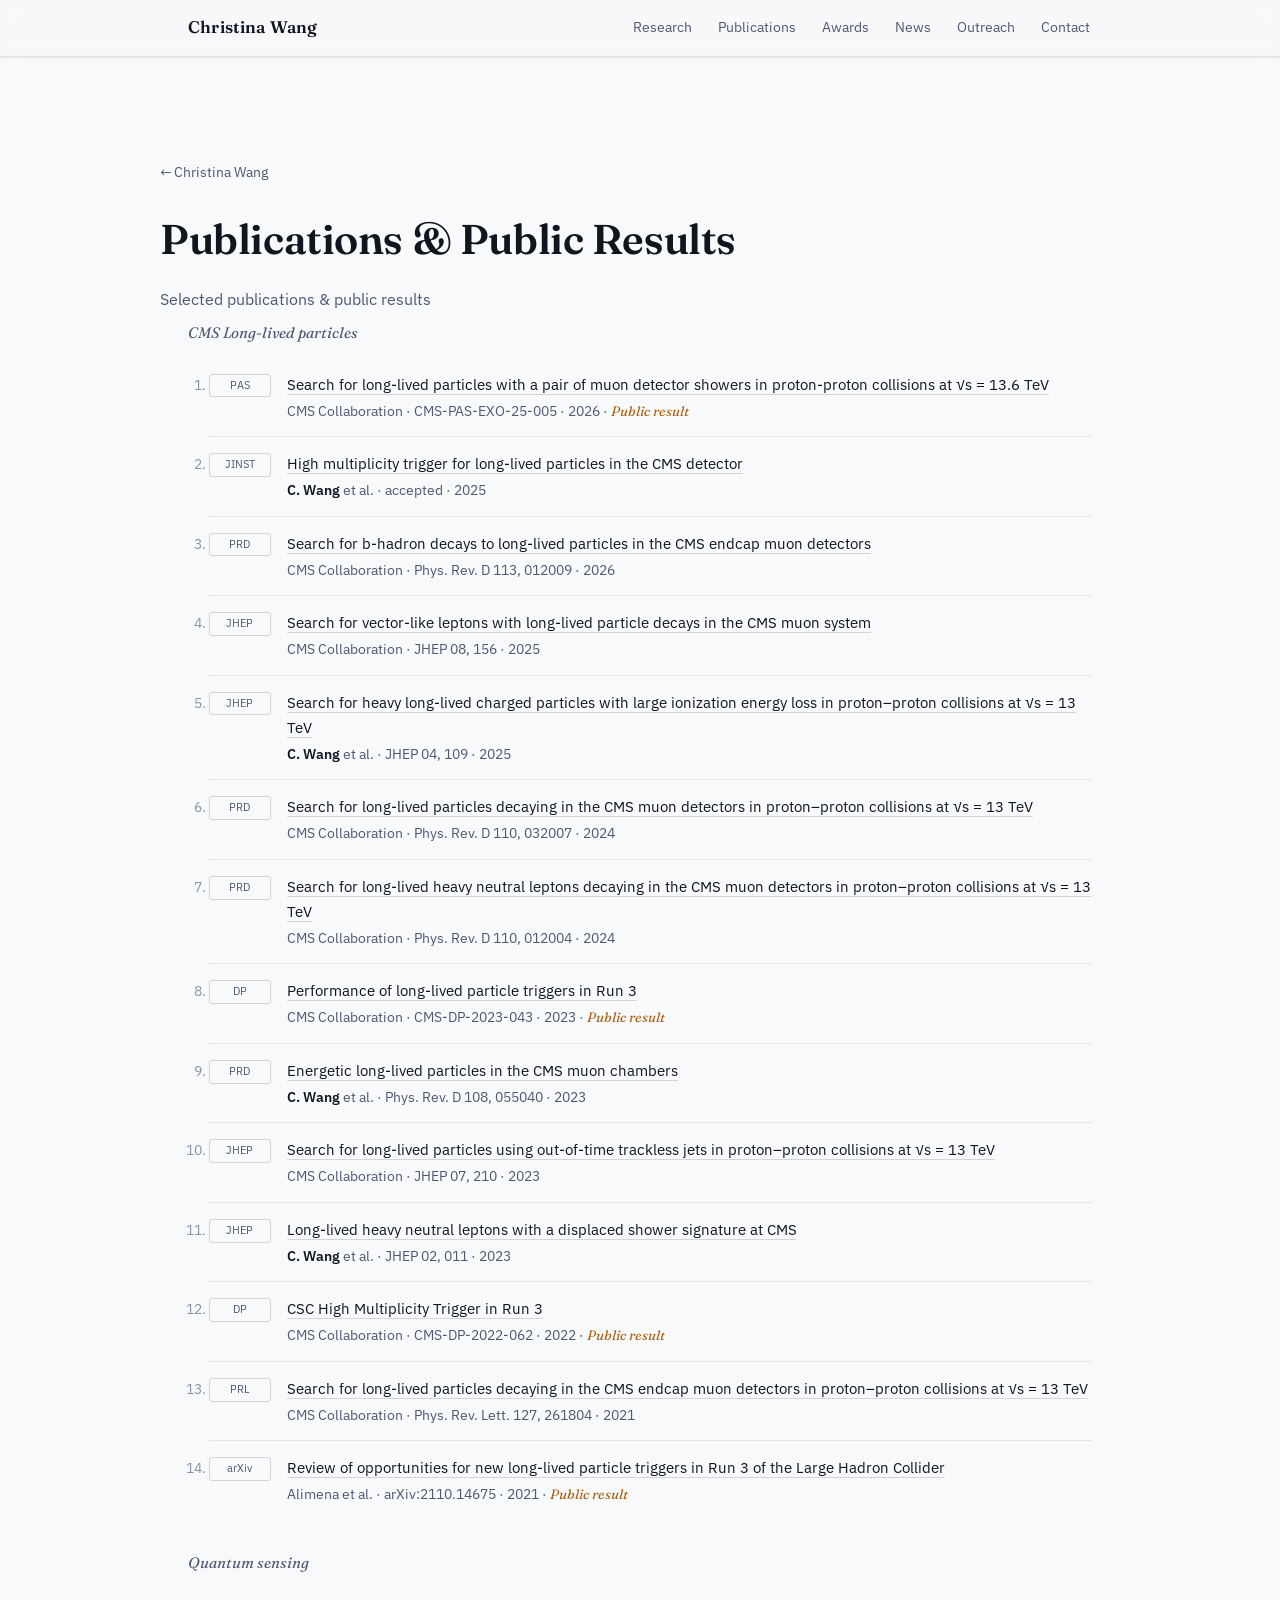
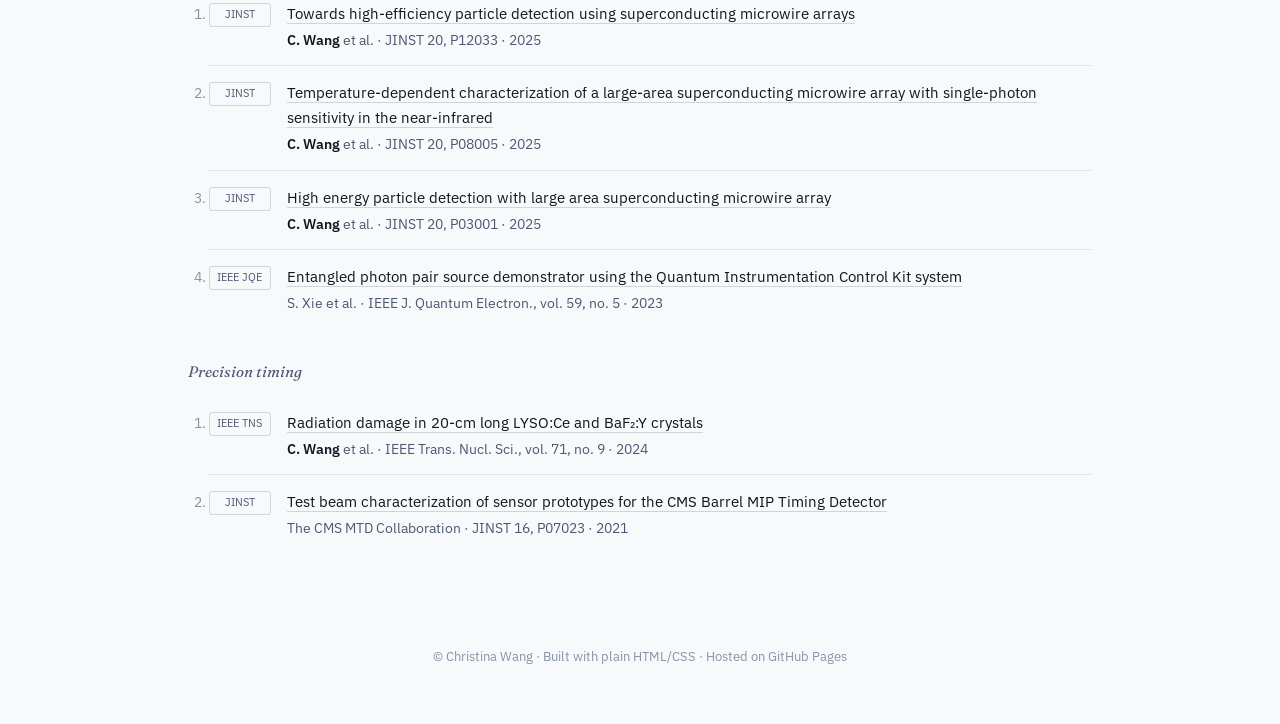
==== publications.html @ 4848c6b8 "update" ====
<!DOCTYPE html>
<html lang="en">
<head>
<meta charset="UTF-8">
<meta name="viewport" content="width=device-width, initial-scale=1.0">
<title>Publications — Christina Wang</title>
<meta name="description" content="Publications by Christina Wang, organized by research area: CMS long-lived particles, quantum sensing, precision timing, and axion & dark matter.">
<link rel="preconnect" href="https://fonts.googleapis.com">
<link rel="preconnect" href="https://fonts.gstatic.com" crossorigin>
<link href="https://fonts.googleapis.com/css2?family=Fraunces:opsz,wght,ital@9..144,400..600,0..1&family=IBM+Plex+Sans:wght@400;500;600&family=IBM+Plex+Mono:wght@400;500&display=swap" rel="stylesheet">
<link rel="stylesheet" href="style.css">
</head>
<body>

<nav>
  <div class="nav-inner">
    <a class="nav-mark" href="index.html">Christina Wang</a>
    <div class="nav-links">
      <a href="index.html#research">Research</a>
      <a href="publications.html">Publications</a>
      <a href="index.html#awards">Awards</a>
      <a href="index.html#news">News</a>
      <a href="index.html#outreach">Outreach</a>
      <a href="index.html#contact">Contact</a>
    </div>
  </div>
</nav>

<section id="publications">
  <div class="wrap page-head">
    <a class="back-link" href="index.html">&larr; Christina Wang</a>
    <h1>Publications & Public Results</h1>
    <p>Selected publications & public results</p>
  </div>
  <div class="wrap">

    <p class="subhead">CMS Long-lived particles</p>
    <ol class="pub-list">
  
      <li class="pub">
        <span class="pub-badge">PAS</span>
        <div class="pub-body">
          <p class="pub-title"><a href="https://cds.cern.ch/record/2965823/files/EXO-25-005-pas.pdf" target="_blank" rel="noopener">Search for long-lived particles with a pair of muon detector showers in proton-proton collisions at √s = 13.6 TeV</a></p>
          <p class="pub-venue">CMS Collaboration · CMS-PAS-EXO-25-005 · 2026 · <span class="pub-flag">Public result</span></p>
        </div>
      </li>
      <li class="pub">
        <span class="pub-badge">JINST</span>
        <div class="pub-body">
          <p class="pub-title"><a href="https://arxiv.org/pdf/2606.27165" target="_blank" rel="noopener">High multiplicity trigger for long-lived particles in the CMS detector</a></p>
          <p class="pub-venue"><strong>C. Wang</strong> et al. · accepted · 2025</p>
        </div>
      </li>
          <li class="pub">
        <span class="pub-badge">PRD</span>
        <div class="pub-body">
          <p class="pub-title"><a href="https://journals.aps.org/prd/abstract/10.1103/7ldn-snzn" target="_blank" rel="noopener">Search for b-hadron decays to long-lived particles in the CMS endcap muon detectors</a></p>
          <p class="pub-venue">CMS Collaboration · Phys. Rev. D 113, 012009 · 2026</p>
        </div>
      </li>
      <li class="pub">
        <span class="pub-badge">JHEP</span>
        <div class="pub-body">
          <p class="pub-title"><a href="https://link.springer.com/article/10.1007/JHEP08(2025)156" target="_blank" rel="noopener">Search for vector-like leptons with long-lived particle decays in the CMS muon system</a></p>
          <p class="pub-venue">CMS Collaboration · JHEP 08, 156 · 2025</p>
        </div>
      </li>
      <li class="pub">
        <span class="pub-badge">JHEP</span>
        <div class="pub-body">
          <p class="pub-title"><a href="https://link.springer.com/article/10.1007/JHEP04(2025)109" target="_blank" rel="noopener">Search for heavy long-lived charged particles with large ionization energy loss in proton–proton collisions at √s = 13 TeV</a></p>
          <p class="pub-venue"><strong>C. Wang</strong> et al. · JHEP 04, 109 · 2025</p>
        </div>
      </li>
      <li class="pub">
        <span class="pub-badge">PRD</span>
        <div class="pub-body">
          <p class="pub-title"><a href="https://journals.aps.org/prd/abstract/10.1103/PhysRevD.110.032007" target="_blank" rel="noopener">Search for long-lived particles decaying in the CMS muon detectors in proton–proton collisions at √s = 13 TeV</a></p>
          <p class="pub-venue">CMS Collaboration · Phys. Rev. D 110, 032007 · 2024</p>
        </div>
      </li>
      <li class="pub">
        <span class="pub-badge">PRD</span>
        <div class="pub-body">
          <p class="pub-title"><a href="https://journals.aps.org/prd/abstract/10.1103/PhysRevD.110.012004" target="_blank" rel="noopener">Search for long-lived heavy neutral leptons decaying in the CMS muon detectors in proton–proton collisions at √s = 13 TeV</a></p>
          <p class="pub-venue">CMS Collaboration · Phys. Rev. D 110, 012004 · 2024</p>
        </div>
      </li>
      <li class="pub">
        <span class="pub-badge">DP</span>
        <div class="pub-body">
          <p class="pub-title"><a href="https://cds.cern.ch/record/2865844" target="_blank" rel="noopener">Performance of long-lived particle triggers in Run 3</a></p>
          <p class="pub-venue">CMS Collaboration · CMS-DP-2023-043 · 2023 · <span class="pub-flag">Public result</span></p>
        </div>
      </li>
      <li class="pub">
        <span class="pub-badge">PRD</span>
        <div class="pub-body">
          <p class="pub-title"><a href="https://journals.aps.org/prd/abstract/10.1103/PhysRevD.108.055040" target="_blank" rel="noopener">Energetic long-lived particles in the CMS muon chambers</a></p>
          <p class="pub-venue"><strong>C. Wang</strong> et al. · Phys. Rev. D 108, 055040 · 2023</p>
        </div>
      </li>
      <li class="pub">
        <span class="pub-badge">JHEP</span>
        <div class="pub-body">
          <p class="pub-title"><a href="https://link.springer.com/article/10.1007/jhep07(2023)210" target="_blank" rel="noopener">Search for long-lived particles using out-of-time trackless jets in proton–proton collisions at √s = 13 TeV</a></p>
          <p class="pub-venue">CMS Collaboration · JHEP 07, 210 · 2023</p>
        </div>
      </li>
      <li class="pub">
        <span class="pub-badge">JHEP</span>
        <div class="pub-body">
          <p class="pub-title"><a href="https://link.springer.com/article/10.1007/JHEP02(2023)011" target="_blank" rel="noopener">Long-lived heavy neutral leptons with a displaced shower signature at CMS</a></p>
          <p class="pub-venue"><strong>C. Wang</strong> et al. · JHEP 02, 011 · 2023</p>
        </div>
      </li>
      <li class="pub">
        <span class="pub-badge">DP</span>
        <div class="pub-body">
          <p class="pub-title"><a href="https://cds.cern.ch/record/2842376" target="_blank" rel="noopener">CSC High Multiplicity Trigger in Run 3</a></p>
          <p class="pub-venue">CMS Collaboration · CMS-DP-2022-062 · 2022 · <span class="pub-flag">Public result</span></p>
        </div>
      </li>
      <li class="pub">
        <span class="pub-badge">PRL</span>
        <div class="pub-body">
          <p class="pub-title"><a href="https://journals.aps.org/prl/abstract/10.1103/PhysRevLett.127.261804" target="_blank" rel="noopener">Search for long-lived particles decaying in the CMS endcap muon detectors in proton–proton collisions at √s = 13 TeV</a></p>
          <p class="pub-venue">CMS Collaboration · Phys. Rev. Lett. 127, 261804 · 2021</p>
        </div>
      </li>
      <li class="pub">
        <span class="pub-badge">arXiv</span>
        <div class="pub-body">
          <p class="pub-title"><a href="https://arxiv.org/abs/2110.14675" target="_blank" rel="noopener">Review of opportunities for new long-lived particle triggers in Run 3 of the Large Hadron Collider</a></p>
          <p class="pub-venue">Alimena et al. · arXiv:2110.14675 · 2021 · <span class="pub-flag">Public result</span></p>
        </div>
      </li>
    </ol>

    <p class="subhead">Quantum sensing</p>
    <ol class="pub-list">
      <li class="pub">
        <span class="pub-badge">JINST</span>
        <div class="pub-body">
          <p class="pub-title"><a href="https://iopscience.iop.org/article/10.1088/1748-0221/20/12/P12033" target="_blank" rel="noopener">Towards high-efficiency particle detection using superconducting microwire arrays</a></p>
          <p class="pub-venue"><strong>C. Wang</strong> et al. · JINST 20, P12033 · 2025</p>
        </div>
      </li>
      <li class="pub">
        <span class="pub-badge">JINST</span>
        <div class="pub-body">
          <p class="pub-title"><a href="https://iopscience.iop.org/article/10.1088/1748-0221/20/08/P08005" target="_blank" rel="noopener">Temperature-dependent characterization of a large-area superconducting microwire array with single-photon sensitivity in the near-infrared</a></p>
          <p class="pub-venue"><strong>C. Wang</strong> et al. · JINST 20, P08005 · 2025</p>
        </div>
      </li>
      <li class="pub">
        <span class="pub-badge">JINST</span>
        <div class="pub-body">
          <p class="pub-title"><a href="https://iopscience.iop.org/article/10.1088/1748-0221/20/03/P03001" target="_blank" rel="noopener">High energy particle detection with large area superconducting microwire array</a></p>
          <p class="pub-venue"><strong>C. Wang</strong> et al. · JINST 20, P03001 · 2025</p>
        </div>
      </li>
      <li class="pub">
        <span class="pub-badge">IEEE JQE</span>
        <div class="pub-body">
          <p class="pub-title"><a href="https://ieeexplore.ieee.org/document/10210409" target="_blank" rel="noopener">Entangled photon pair source demonstrator using the Quantum Instrumentation Control Kit system</a></p>
          <p class="pub-venue">S. Xie et al. · IEEE J. Quantum Electron., vol. 59, no. 5 · 2023</p>
        </div>
      </li>
    </ol>

    <p class="subhead">Precision timing</p>
    <ol class="pub-list">
      <li class="pub">
        <span class="pub-badge">IEEE TNS</span>
        <div class="pub-body">
          <p class="pub-title"><a href="https://ieeexplore.ieee.org/document/10613926" target="_blank" rel="noopener">Radiation damage in 20-cm long LYSO:Ce and BaF₂:Y crystals</a></p>
          <p class="pub-venue"><strong>C. Wang</strong> et al. · IEEE Trans. Nucl. Sci., vol. 71, no. 9 · 2024</p>
        </div>
      </li>
      <li class="pub">
        <span class="pub-badge">JINST</span>
        <div class="pub-body">
          <p class="pub-title"><a href="https://iopscience.iop.org/article/10.1088/1748-0221/16/07/P07023" target="_blank" rel="noopener">Test beam characterization of sensor prototypes for the CMS Barrel MIP Timing Detector</a></p>
          <p class="pub-venue">The CMS MTD Collaboration · JINST 16, P07023 · 2021</p>
        </div>
      </li>
    </ol>

  
  </div>
</section>

<footer>
  © Christina Wang · Built with plain HTML/CSS · Hosted on GitHub Pages
</footer>

</body>
</html>
---- style.css ----
/* Christina Wang — site styles */
  :root{
    --bg: #f8f9fb;
    --bg-1: #eef1f6;
    --card: #ffffff;
    --card-2: #eef1f6;
    --line: rgba(16, 24, 40, 0.09);
    --line-strong: rgba(16, 24, 40, 0.16);
    --text: #10151f;
    --text-muted: #4e5872;
    --text-faint: #8892a6;
    --cherenkov: #0f7ea3;
    --cherenkov-soft: rgba(15, 126, 163, 0.09);
    --scint: #a8600e;
    --track: #9aa4b8;
    --max-w: 960px;
    --pad: 28px;
  }

  *{ box-sizing: border-box; }

  html{ scroll-behavior: smooth; }

  @media (prefers-reduced-motion: reduce){
    html{ scroll-behavior: auto; }
    *{ transition: none !important; animation: none !important; }
  }

  body{
    margin: 0;
    background: var(--bg);
    color: var(--text);
    font-family: "IBM Plex Sans", -apple-system, sans-serif;
    font-size: 16px;
    line-height: 1.65;
    -webkit-font-smoothing: antialiased;
  }

  a{ color: inherit; }

  .wrap{
    max-width: var(--max-w);
    margin: 0 auto;
    padding: 0 var(--pad);
  }

  /* ---------- Nav ---------- */

  nav{
    position: sticky;
    top: 0;
    z-index: 50;
    background: rgba(248, 249, 251, 0.86);
    backdrop-filter: blur(10px);
    border-bottom: 1px solid var(--line);
  }

  .nav-inner{
    max-width: var(--max-w);
    margin: 0 auto;
    padding: 0 var(--pad);
    display: flex;
    align-items: center;
    justify-content: space-between;
    height: 56px;
  }

  .nav-mark{
    font-family: "Fraunces", serif;
    font-weight: 600;
    font-size: 1.05rem;
    letter-spacing: 0.01em;
    color: var(--text);
    text-decoration: none;
    flex-shrink: 0;
  }

  .nav-links{
    display: flex;
    gap: 22px;
    overflow-x: auto;
    scrollbar-width: none;
    margin-left: 24px;
  }
  .nav-links::-webkit-scrollbar{ display: none; }

  .nav-links a{
    font-size: 0.88rem;
    color: var(--text-muted);
    text-decoration: none;
    white-space: nowrap;
    padding: 4px 2px;
    border-bottom: 1px solid transparent;
  }
  .nav-links a:hover, .nav-links a:focus-visible{
    color: var(--text);
    border-bottom-color: var(--cherenkov);
  }

  a:focus-visible, button:focus-visible{
    outline: 2px solid var(--cherenkov);
    outline-offset: 3px;
  }

  /* ---------- Hero ---------- */

  header.hero{
    padding: 76px 0 56px;
    position: relative;
    overflow: hidden;
  }

  .hero-grid{
    display: grid;
    grid-template-columns: 1.1fr 0.9fr;
    gap: 32px;
    align-items: center;
  }

  h1.name{
    font-family: "Fraunces", serif;
    font-weight: 600;
    font-size: clamp(2.3rem, 5vw, 3.1rem);
    line-height: 1.08;
    margin: 0 0 6px;
    letter-spacing: -0.01em;
  }

  .role{
    font-size: 1.05rem;
    color: var(--text-muted);
    margin: 0 0 20px;
  }
  .role strong{ color: var(--text); font-weight: 500; }

  .tagline{
    font-size: 1.02rem;
    color: var(--text);
    max-width: 62ch;
    margin: 0 0 16px;
  }
  .tagline:last-of-type{ margin-bottom: 26px; }
  .tagline a{ color: var(--cherenkov); text-decoration: none; border-bottom: 1px solid rgba(15,126,163,0.35); }
  .tagline a:hover, .tagline a:focus-visible{ border-bottom-color: var(--cherenkov); }

  .hero-actions{
    display: flex;
    gap: 12px;
    flex-wrap: wrap;
  }

  .btn{
    display: inline-flex;
    align-items: center;
    gap: 8px;
    padding: 10px 18px;
    border-radius: 3px;
    font-size: 0.92rem;
    text-decoration: none;
    border: 1px solid var(--line-strong);
    transition: border-color 0.15s ease, background 0.15s ease;
  }
  .btn-primary{
    background: var(--cherenkov-soft);
    border-color: rgba(15, 126, 163, 0.35);
    color: var(--text);
  }
  .btn-primary:hover{ background: rgba(15, 126, 163, 0.18); border-color: var(--cherenkov); }
  .btn-ghost{ color: var(--text-muted); }
  .btn-ghost:hover{ color: var(--text); border-color: var(--line-strong); background: var(--card); }

  .hero-art{
    aspect-ratio: 1 / 1;
    display: flex;
    align-items: center;
    justify-content: center;
  }
  .hero-art svg{ width: 100%; height: 100%; }

  @media (max-width: 680px){
    .hero-grid{ grid-template-columns: 1fr; }
    .hero-art{ order: -1; max-width: 220px; margin: 0 auto 8px; }
  }

  /* ---------- Sections ---------- */

  section{
    padding: 52px 0;
    border-top: 1px solid var(--line);
  }

  .section-head{
    display: flex;
    align-items: baseline;
    justify-content: space-between;
    gap: 16px;
    margin-bottom: 28px;
  }

  h2{
    font-family: "Fraunces", serif;
    font-weight: 600;
    font-size: 1.5rem;
    margin: 0;
    letter-spacing: -0.005em;
  }

  .section-note{
    font-size: 0.86rem;
    color: var(--text-faint);
    margin: 0;
  }
  .section-note a{ color: var(--cherenkov); text-decoration: none; border-bottom: 1px solid rgba(15,126,163,0.35); }
  .section-note a:hover, .section-note a:focus-visible{ border-bottom-color: var(--cherenkov); }

  p{ color: var(--text-muted); margin: 0 0 14px; }
  p:last-child{ margin-bottom: 0; }

  /* Research cards */

  .card-grid{
    display: grid;
    grid-template-columns: repeat(2, 1fr);
    gap: 1px;
    background: var(--line);
    border: 1px solid var(--line);
  }
  @media (max-width: 620px){ .card-grid{ grid-template-columns: 1fr; } }

  .card{
    background: var(--card);
    padding: 22px 22px 24px;
  }

  .card h3{
    font-family: "Fraunces", serif;
    font-style: italic;
    font-weight: 600;
    font-size: 1.3rem;
    color: var(--cherenkov);
    letter-spacing: -0.005em;
    margin: 0 0 8px;
  }

  .card p{ font-size: 0.92rem; margin: 0; }

  /* Publications */

  .pub-list{
    list-style: decimal;
    margin: 0 0 8px;
    padding-left: 1.3em;
  }
  .pub-list::marker{ color: var(--text-faint); }
  .pub-list li::marker{ color: var(--text-faint); font-size: 0.85rem; }

  .pub{
    padding: 14px 0;
    border-bottom: 1px solid var(--line);
  }
  .pub::after{ content: ""; display: table; clear: both; }
  .pub:last-child{ border-bottom: none; }

  .pub-badge{
    float: left;
    width: 62px;
    font-size: 0.68rem;
    color: var(--text-muted);
    border: 1px solid var(--line-strong);
    border-radius: 3px;
    padding: 2px 0;
    text-align: center;
    margin-top: 2px;
  }

  .pub-body{ margin-left: 78px; }
  .pub-title{ color: var(--text); font-size: 0.95rem; margin: 0 0 3px; }
  .pub-title a{ color: inherit; text-decoration: none; border-bottom: 1px solid var(--line-strong); }
  .pub-title a:hover, .pub-title a:focus-visible{ color: var(--cherenkov); border-bottom-color: var(--cherenkov); }
  .pub-venue{ color: var(--text-muted); font-size: 0.85rem; }
  .pub-venue strong{ color: var(--text); font-weight: 600; }
  .pub-flag{
    font-family: "Fraunces", serif;
    font-style: italic;
    color: var(--scint);
  }

  @media (max-width: 560px){
    .pub-badge{ float: none; display: inline-block; margin-bottom: 6px; }
    .pub-body{ margin-left: 0; }
  }

  /* Awards */

  .list-2col{
    display: grid;
    grid-template-columns: 1fr;
  }

  .entry{
    display: flex;
    justify-content: space-between;
    gap: 12px;
    padding: 13px 0;
    border-bottom: 1px solid var(--line);
  }
  .list-2col .entry:last-child{ border-bottom: none; }

  .entry-name{ color: var(--text); font-size: 0.93rem; }
  a.entry-name{ text-decoration: none; }
  a.entry-name:hover, a.entry-name:focus-visible{ color: var(--cherenkov); }
  .entry-sub{ color: var(--text-faint); font-size: 0.82rem; margin-top: 2px; }
  .entry-year{
    color: var(--text-faint);
    font-size: 0.85rem;
    white-space: nowrap;
    flex-shrink: 0;
    padding-top: 1px;
  }

  .subhead{
    font-family: "Fraunces", serif;
    font-style: italic;
    font-size: 0.95rem;
    color: var(--text-muted);
    margin: 30px 0 12px;
  }
  .subhead:first-child{ margin-top: 0; }

  /* News */

  .news-item{
    display: flex;
    gap: 16px;
    padding: 15px 0;
    border-bottom: 1px solid var(--line);
    align-items: flex-start;
    justify-content: space-between;
  }
  .news-item:last-child{ border-bottom: none; }
  .news-text{ color: var(--text); font-size: 0.93rem; text-decoration: none; }
  a.news-text:hover, a.news-text:focus-visible{ color: var(--cherenkov); }
  .news-text a{ color: inherit; text-decoration: none; border-bottom: 1px solid var(--line-strong); }
  .news-text a:hover, .news-text a:focus-visible{ color: var(--cherenkov); border-bottom-color: var(--cherenkov); }
  .news-sub{ color: var(--text-faint); font-size: 0.82rem; margin-top: 2px; }
  .news-year{ color: var(--text-faint); font-size: 0.85rem; white-space: nowrap; flex-shrink: 0; padding-left: 16px; }

  /* Contact / footer */

  .contact-row{
    display: flex;
    flex-wrap: wrap;
    gap: 14px;
    margin-top: 22px;
  }

  footer{
    padding: 32px 0 56px;
    text-align: center;
    color: var(--text-faint);
    font-size: 0.82rem;
  }


/* Sub-page header (Publications) */

.page-head{ padding: 48px 0 8px; }

.back-link{
  display: inline-flex;
  align-items: center;
  gap: 6px;
  font-size: 0.85rem;
  color: var(--text-muted);
  text-decoration: none;
  margin-bottom: 22px;
}
.back-link:hover, .back-link:focus-visible{ color: var(--cherenkov); }

.page-head h1{
  font-family: "Fraunces", serif;
  font-weight: 600;
  font-size: clamp(2rem, 4vw, 2.6rem);
  margin: 0 0 12px;
  letter-spacing: -0.01em;
}

.page-head p{ color: var(--text-muted); max-width: 58ch; }
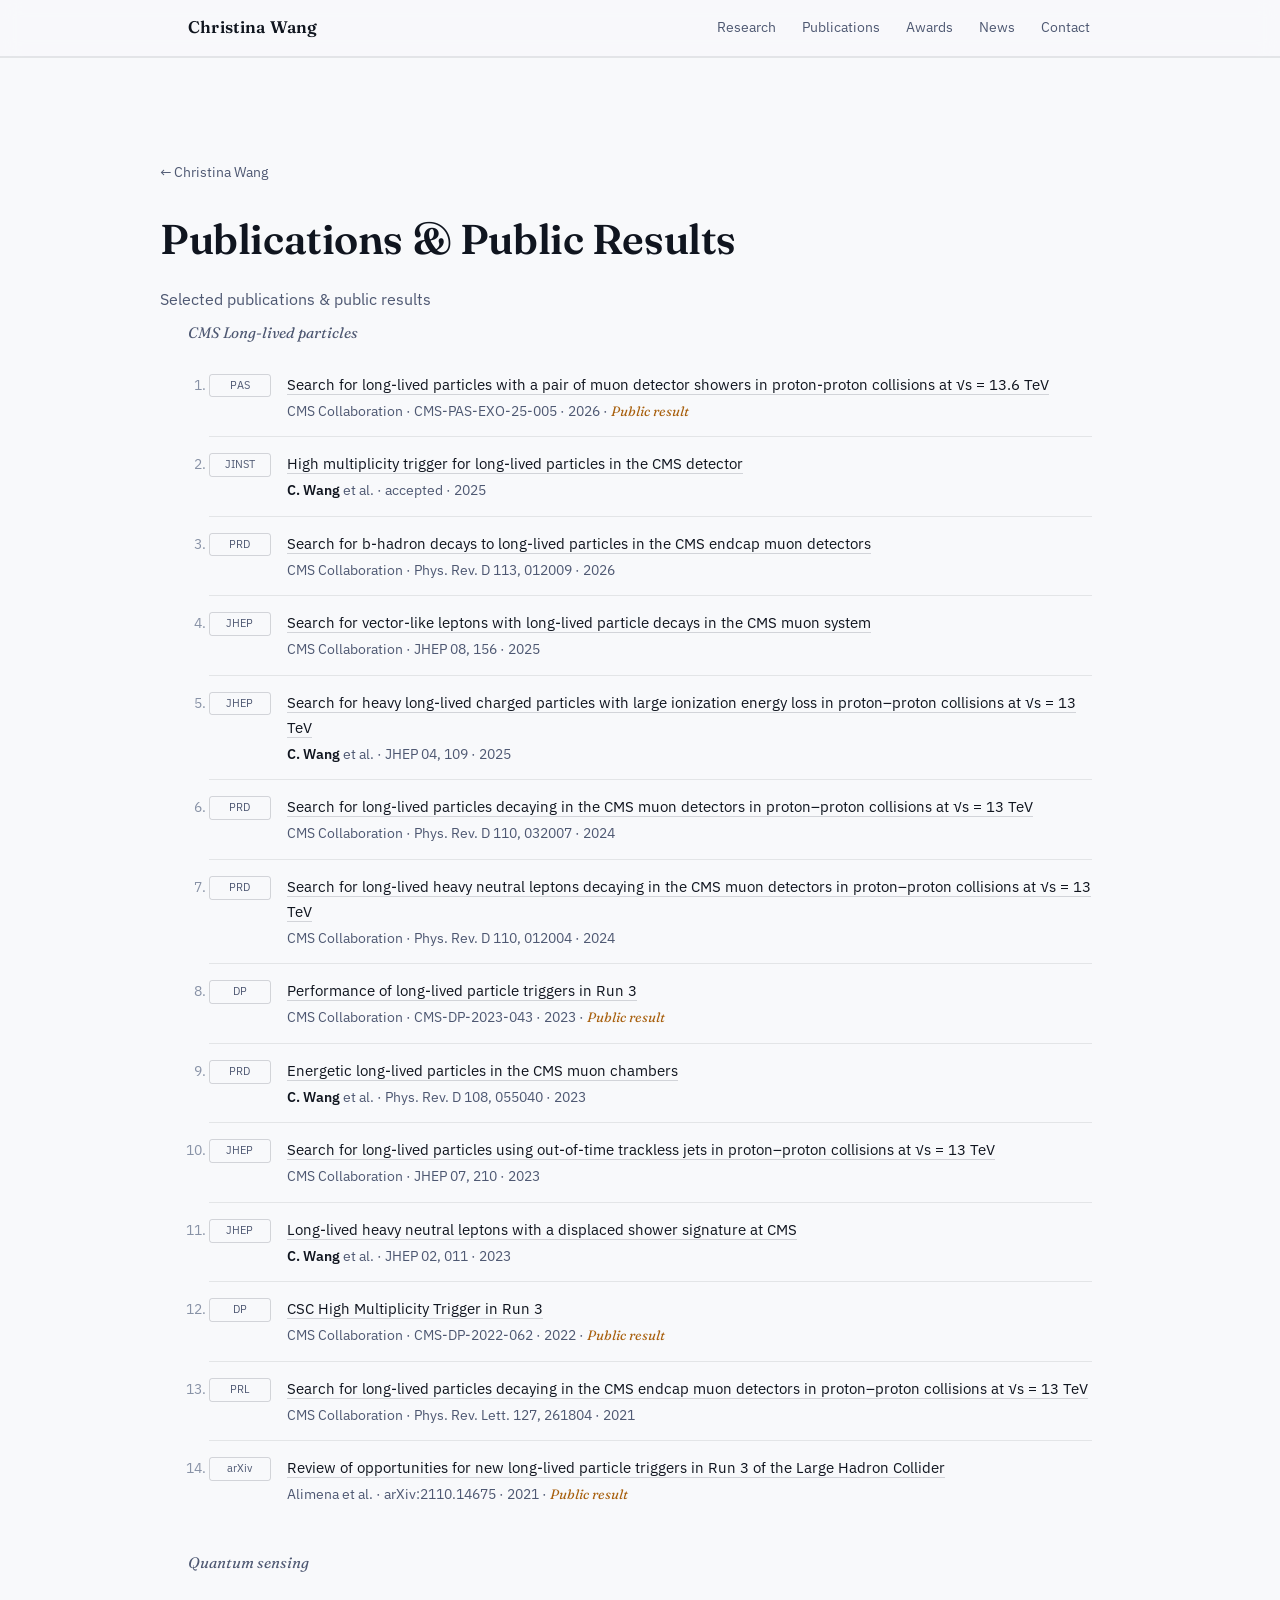
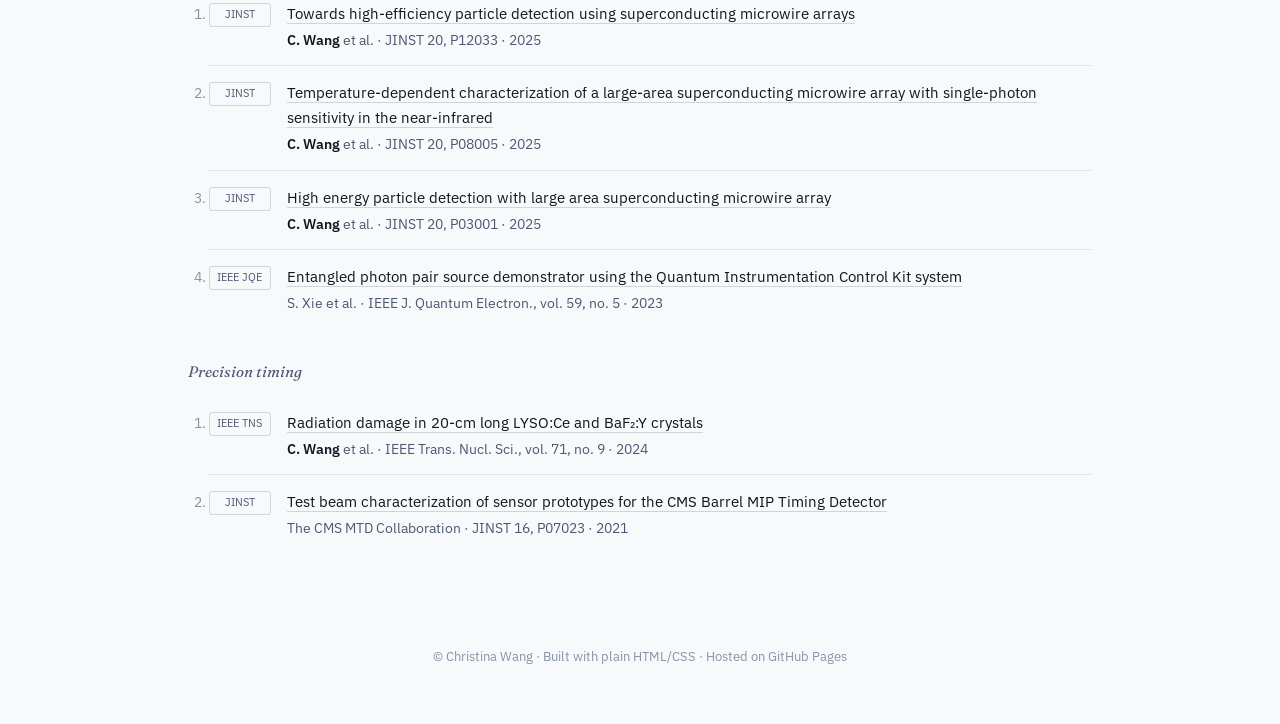
==== commit c62041a5: "update profile" ====
--- a/publications.html
+++ b/publications.html
@@ -20,7 +20,6 @@
       <a href="publications.html">Publications</a>
       <a href="index.html#awards">Awards</a>
       <a href="index.html#news">News</a>
-      <a href="index.html#outreach">Outreach</a>
       <a href="index.html#contact">Contact</a>
     </div>
   </div>
--- a/style.css
+++ b/style.css
@@ -175,7 +175,13 @@
     align-items: center;
     justify-content: center;
   }
-  .hero-art svg{ width: 100%; height: 100%; }
+  .hero-art img{
+    width: 100%;
+    height: 100%;
+    object-fit: cover;
+    border-radius: 12px;
+    border: 1px solid var(--line-strong);
+  }
 
   @media (max-width: 680px){
     .hero-grid{ grid-template-columns: 1fr; }
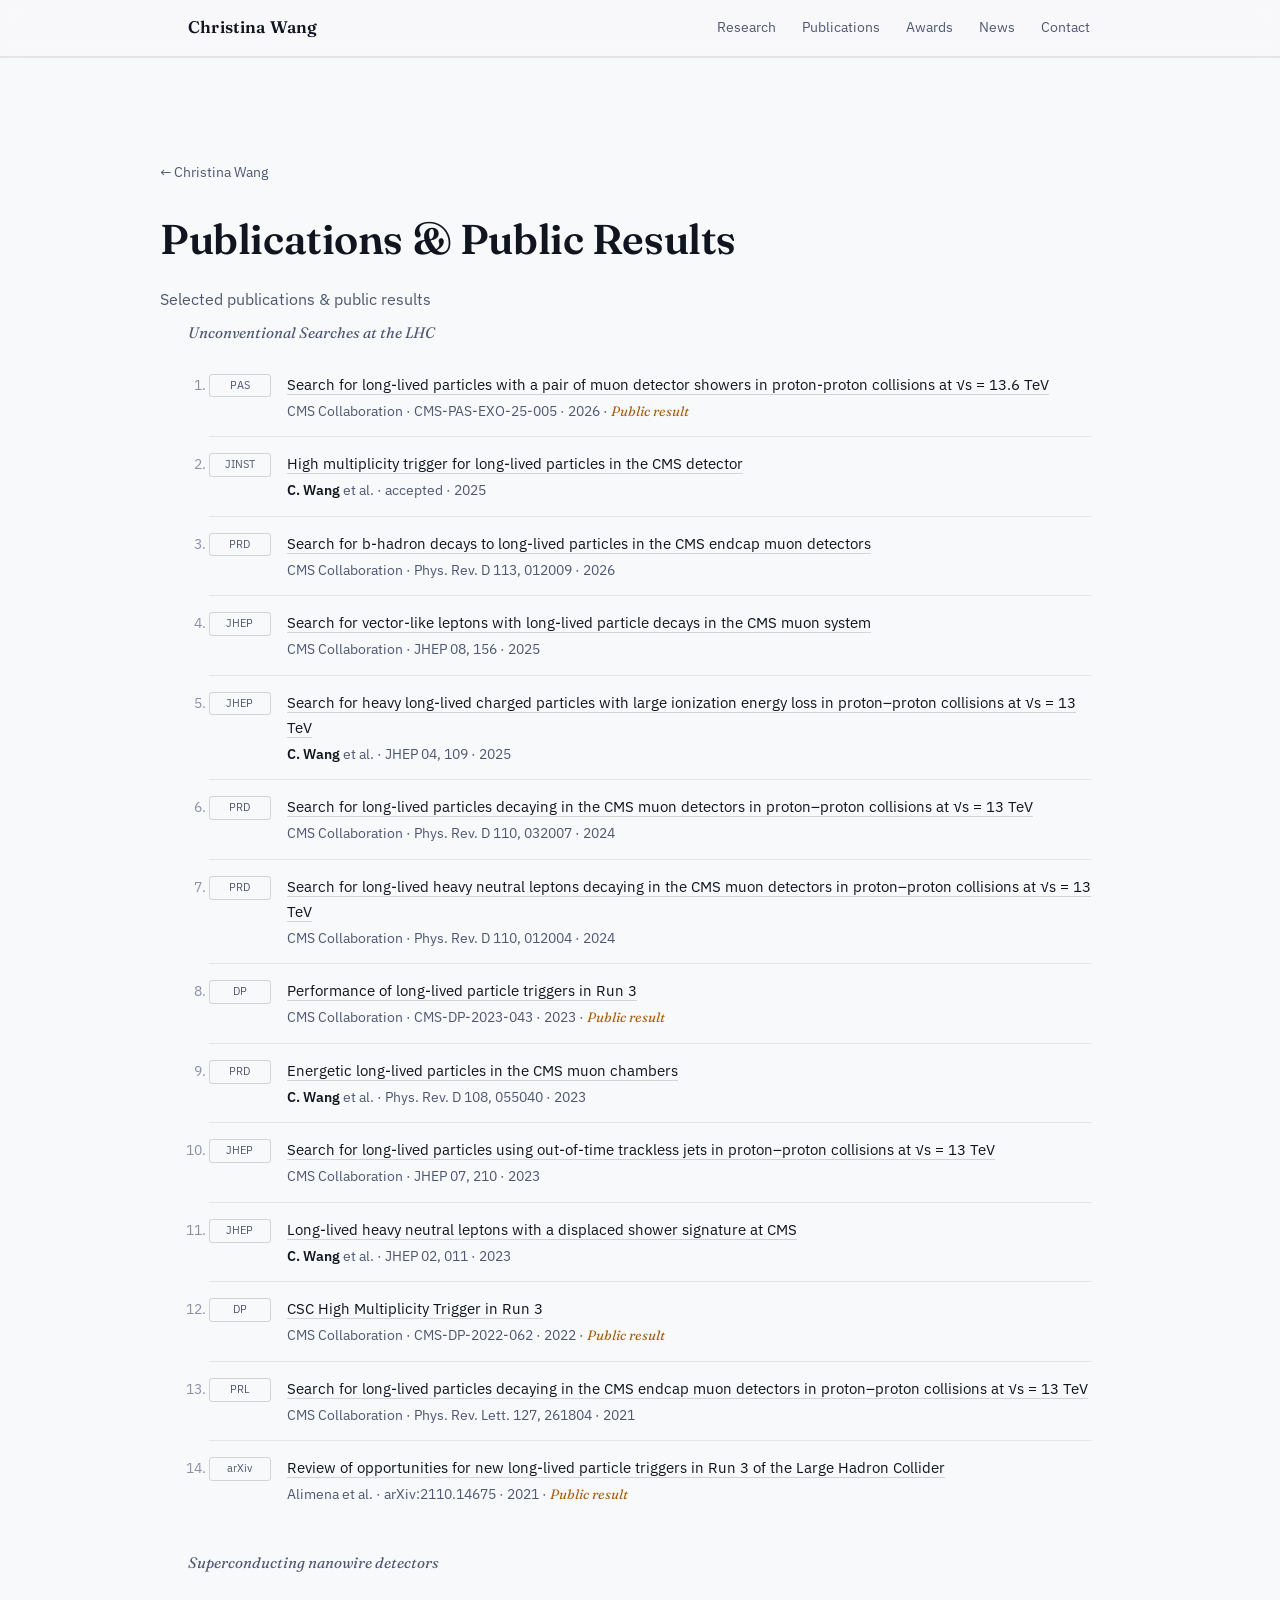
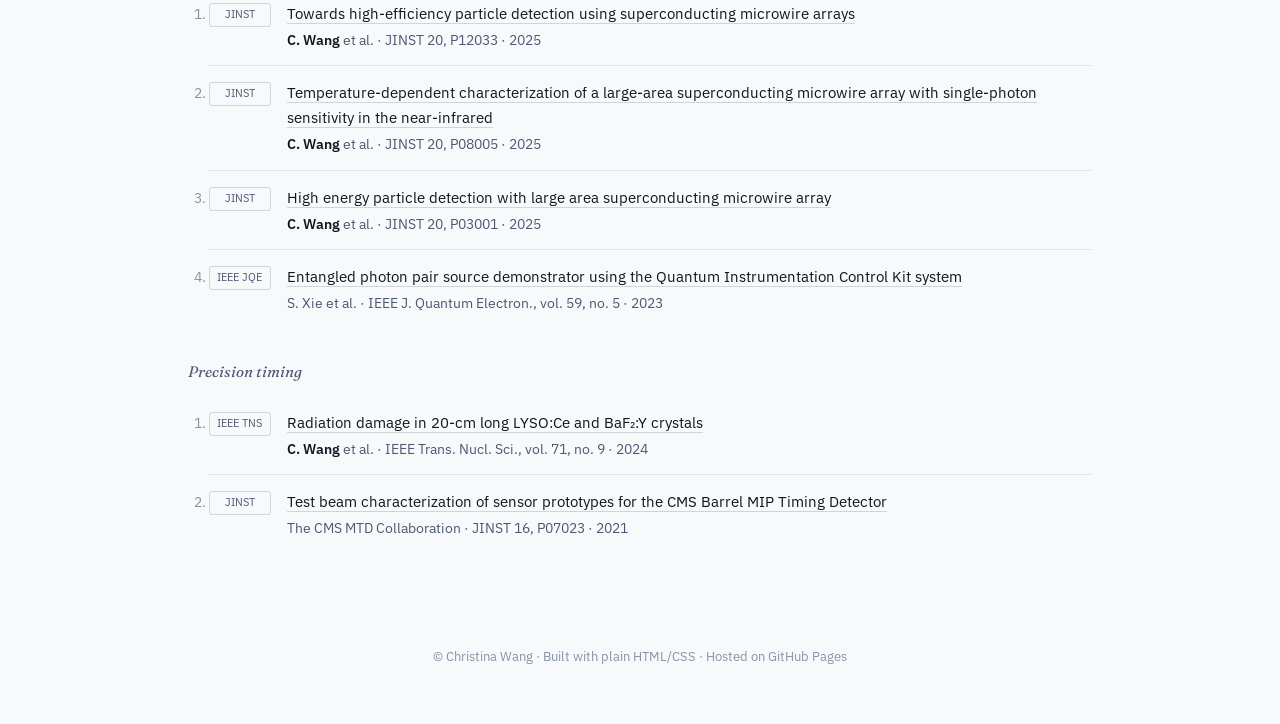
==== commit 205a6429: "update" ====
--- a/publications.html
+++ b/publications.html
@@ -4,7 +4,7 @@
 <meta charset="UTF-8">
 <meta name="viewport" content="width=device-width, initial-scale=1.0">
 <title>Publications — Christina Wang</title>
-<meta name="description" content="Publications by Christina Wang, organized by research area: CMS long-lived particles, quantum sensing, precision timing, and axion & dark matter.">
+<meta name="description" content="Publications by Christina Wang, organized by research area: unconventional searches at the LHC, superconducting nanowire detectors, and precision timing.">
 <link rel="preconnect" href="https://fonts.googleapis.com">
 <link rel="preconnect" href="https://fonts.gstatic.com" crossorigin>
 <link href="https://fonts.googleapis.com/css2?family=Fraunces:opsz,wght,ital@9..144,400..600,0..1&family=IBM+Plex+Sans:wght@400;500;600&family=IBM+Plex+Mono:wght@400;500&display=swap" rel="stylesheet">
@@ -33,7 +33,7 @@
   </div>
   <div class="wrap">
 
-    <p class="subhead">CMS Long-lived particles</p>
+    <p class="subhead" id="unconventional-searches-at-the-lhc">Unconventional Searches at the LHC</p>
     <ol class="pub-list">
   
       <li class="pub">
@@ -136,7 +136,7 @@
       </li>
     </ol>
 
-    <p class="subhead">Quantum sensing</p>
+    <p class="subhead" id="superconducting-nanowire-detectors">Superconducting nanowire detectors</p>
     <ol class="pub-list">
       <li class="pub">
         <span class="pub-badge">JINST</span>
@@ -168,7 +168,7 @@
       </li>
     </ol>
 
-    <p class="subhead">Precision timing</p>
+    <p class="subhead" id="precision-timing">Precision timing</p>
     <ol class="pub-list">
       <li class="pub">
         <span class="pub-badge">IEEE TNS</span>
--- a/style.css
+++ b/style.css
@@ -226,15 +226,15 @@
 
   .card-grid{
     display: grid;
-    grid-template-columns: repeat(2, 1fr);
-    gap: 1px;
-    background: var(--line);
-    border: 1px solid var(--line);
+    grid-template-columns: repeat(3, 1fr);
+    gap: 16px;
   }
   @media (max-width: 620px){ .card-grid{ grid-template-columns: 1fr; } }
 
   .card{
     background: var(--card);
+    border: 1px solid var(--line);
+    border-radius: 6px;
     padding: 22px 22px 24px;
   }
 
@@ -247,6 +247,12 @@
     letter-spacing: -0.005em;
     margin: 0 0 8px;
   }
+  .card h3 a{
+    color: inherit;
+    text-decoration: none;
+    border-bottom: 1px solid transparent;
+  }
+  .card h3 a:hover, .card h3 a:focus-visible{ border-bottom-color: var(--cherenkov); }
 
   .card p{ font-size: 0.92rem; margin: 0; }
 
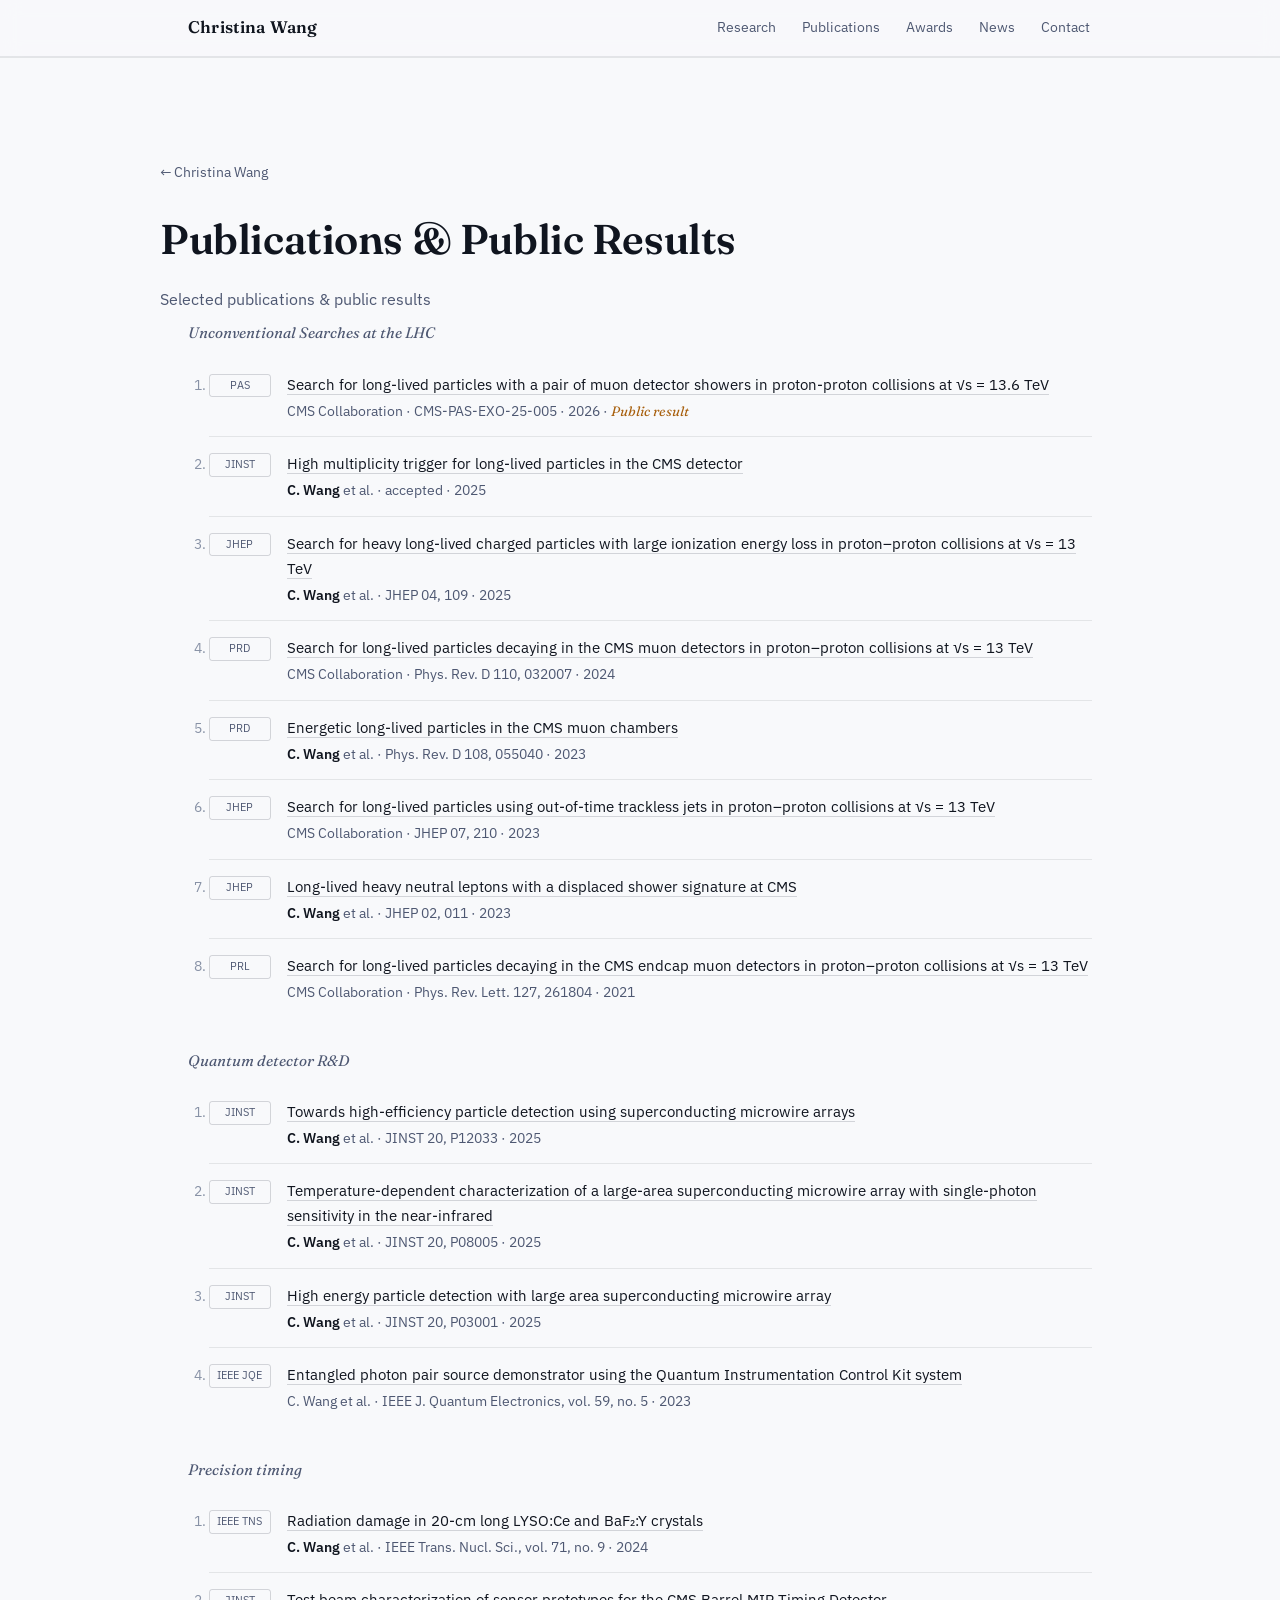
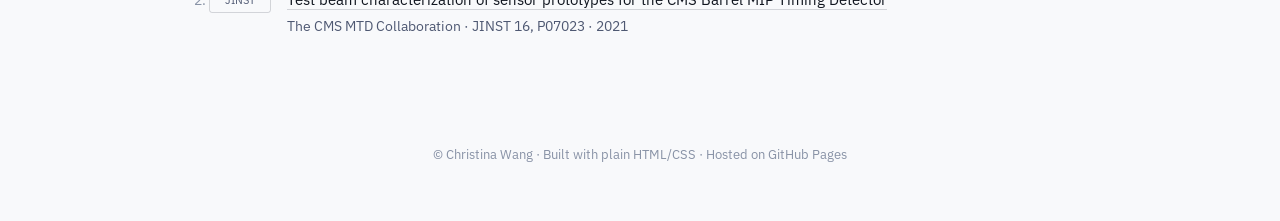
==== commit 40fd74cd: "update" ====
--- a/publications.html
+++ b/publications.html
@@ -9,6 +9,15 @@
 <link rel="preconnect" href="https://fonts.gstatic.com" crossorigin>
 <link href="https://fonts.googleapis.com/css2?family=Fraunces:opsz,wght,ital@9..144,400..600,0..1&family=IBM+Plex+Sans:wght@400;500;600&family=IBM+Plex+Mono:wght@400;500&display=swap" rel="stylesheet">
 <link rel="stylesheet" href="style.css">
+<!-- Google tag (gtag.js) -->
+<script async src="https://www.googletagmanager.com/gtag/js?id=G-54VJVSNTWV"></script>
+<script>
+  window.dataLayer = window.dataLayer || [];
+  function gtag(){dataLayer.push(arguments);}
+  gtag('js', new Date());
+
+  gtag('config', 'G-54VJVSNTWV');
+</script>
 </head>
 <body>
 
@@ -50,7 +59,7 @@
           <p class="pub-venue"><strong>C. Wang</strong> et al. · accepted · 2025</p>
         </div>
       </li>
-          <li class="pub">
+      <!--     <li class="pub">
         <span class="pub-badge">PRD</span>
         <div class="pub-body">
           <p class="pub-title"><a href="https://journals.aps.org/prd/abstract/10.1103/7ldn-snzn" target="_blank" rel="noopener">Search for b-hadron decays to long-lived particles in the CMS endcap muon detectors</a></p>
@@ -63,7 +72,7 @@
           <p class="pub-title"><a href="https://link.springer.com/article/10.1007/JHEP08(2025)156" target="_blank" rel="noopener">Search for vector-like leptons with long-lived particle decays in the CMS muon system</a></p>
           <p class="pub-venue">CMS Collaboration · JHEP 08, 156 · 2025</p>
         </div>
-      </li>
+      </li> -->
       <li class="pub">
         <span class="pub-badge">JHEP</span>
         <div class="pub-body">
@@ -78,20 +87,20 @@
           <p class="pub-venue">CMS Collaboration · Phys. Rev. D 110, 032007 · 2024</p>
         </div>
       </li>
-      <li class="pub">
+<!--       <li class="pub">
         <span class="pub-badge">PRD</span>
         <div class="pub-body">
           <p class="pub-title"><a href="https://journals.aps.org/prd/abstract/10.1103/PhysRevD.110.012004" target="_blank" rel="noopener">Search for long-lived heavy neutral leptons decaying in the CMS muon detectors in proton–proton collisions at √s = 13 TeV</a></p>
           <p class="pub-venue">CMS Collaboration · Phys. Rev. D 110, 012004 · 2024</p>
         </div>
-      </li>
-      <li class="pub">
-        <span class="pub-badge">DP</span>
+      </li> -->
+     <!--  <li class="pub">
+        <span class="pub-badge">Detector performance note</span>
         <div class="pub-body">
           <p class="pub-title"><a href="https://cds.cern.ch/record/2865844" target="_blank" rel="noopener">Performance of long-lived particle triggers in Run 3</a></p>
           <p class="pub-venue">CMS Collaboration · CMS-DP-2023-043 · 2023 · <span class="pub-flag">Public result</span></p>
         </div>
-      </li>
+      </li> -->
       <li class="pub">
         <span class="pub-badge">PRD</span>
         <div class="pub-body">
@@ -113,13 +122,13 @@
           <p class="pub-venue"><strong>C. Wang</strong> et al. · JHEP 02, 011 · 2023</p>
         </div>
       </li>
-      <li class="pub">
+   <!--    <li class="pub">
         <span class="pub-badge">DP</span>
         <div class="pub-body">
           <p class="pub-title"><a href="https://cds.cern.ch/record/2842376" target="_blank" rel="noopener">CSC High Multiplicity Trigger in Run 3</a></p>
           <p class="pub-venue">CMS Collaboration · CMS-DP-2022-062 · 2022 · <span class="pub-flag">Public result</span></p>
         </div>
-      </li>
+      </li> -->
       <li class="pub">
         <span class="pub-badge">PRL</span>
         <div class="pub-body">
@@ -127,16 +136,16 @@
           <p class="pub-venue">CMS Collaboration · Phys. Rev. Lett. 127, 261804 · 2021</p>
         </div>
       </li>
-      <li class="pub">
+    <!--   <li class="pub">
         <span class="pub-badge">arXiv</span>
         <div class="pub-body">
           <p class="pub-title"><a href="https://arxiv.org/abs/2110.14675" target="_blank" rel="noopener">Review of opportunities for new long-lived particle triggers in Run 3 of the Large Hadron Collider</a></p>
           <p class="pub-venue">Alimena et al. · arXiv:2110.14675 · 2021 · <span class="pub-flag">Public result</span></p>
         </div>
-      </li>
+      </li> -->
     </ol>
 
-    <p class="subhead" id="superconducting-nanowire-detectors">Superconducting nanowire detectors</p>
+    <p class="subhead" id="superconducting-nanowire-detectors">Quantum detector R&D</p>
     <ol class="pub-list">
       <li class="pub">
         <span class="pub-badge">JINST</span>
@@ -163,7 +172,7 @@
         <span class="pub-badge">IEEE JQE</span>
         <div class="pub-body">
           <p class="pub-title"><a href="https://ieeexplore.ieee.org/document/10210409" target="_blank" rel="noopener">Entangled photon pair source demonstrator using the Quantum Instrumentation Control Kit system</a></p>
-          <p class="pub-venue">S. Xie et al. · IEEE J. Quantum Electron., vol. 59, no. 5 · 2023</p>
+          <p class="pub-venue">C. Wang et al. · IEEE J. Quantum Electronics, vol. 59, no. 5 · 2023</p>
         </div>
       </li>
     </ol>
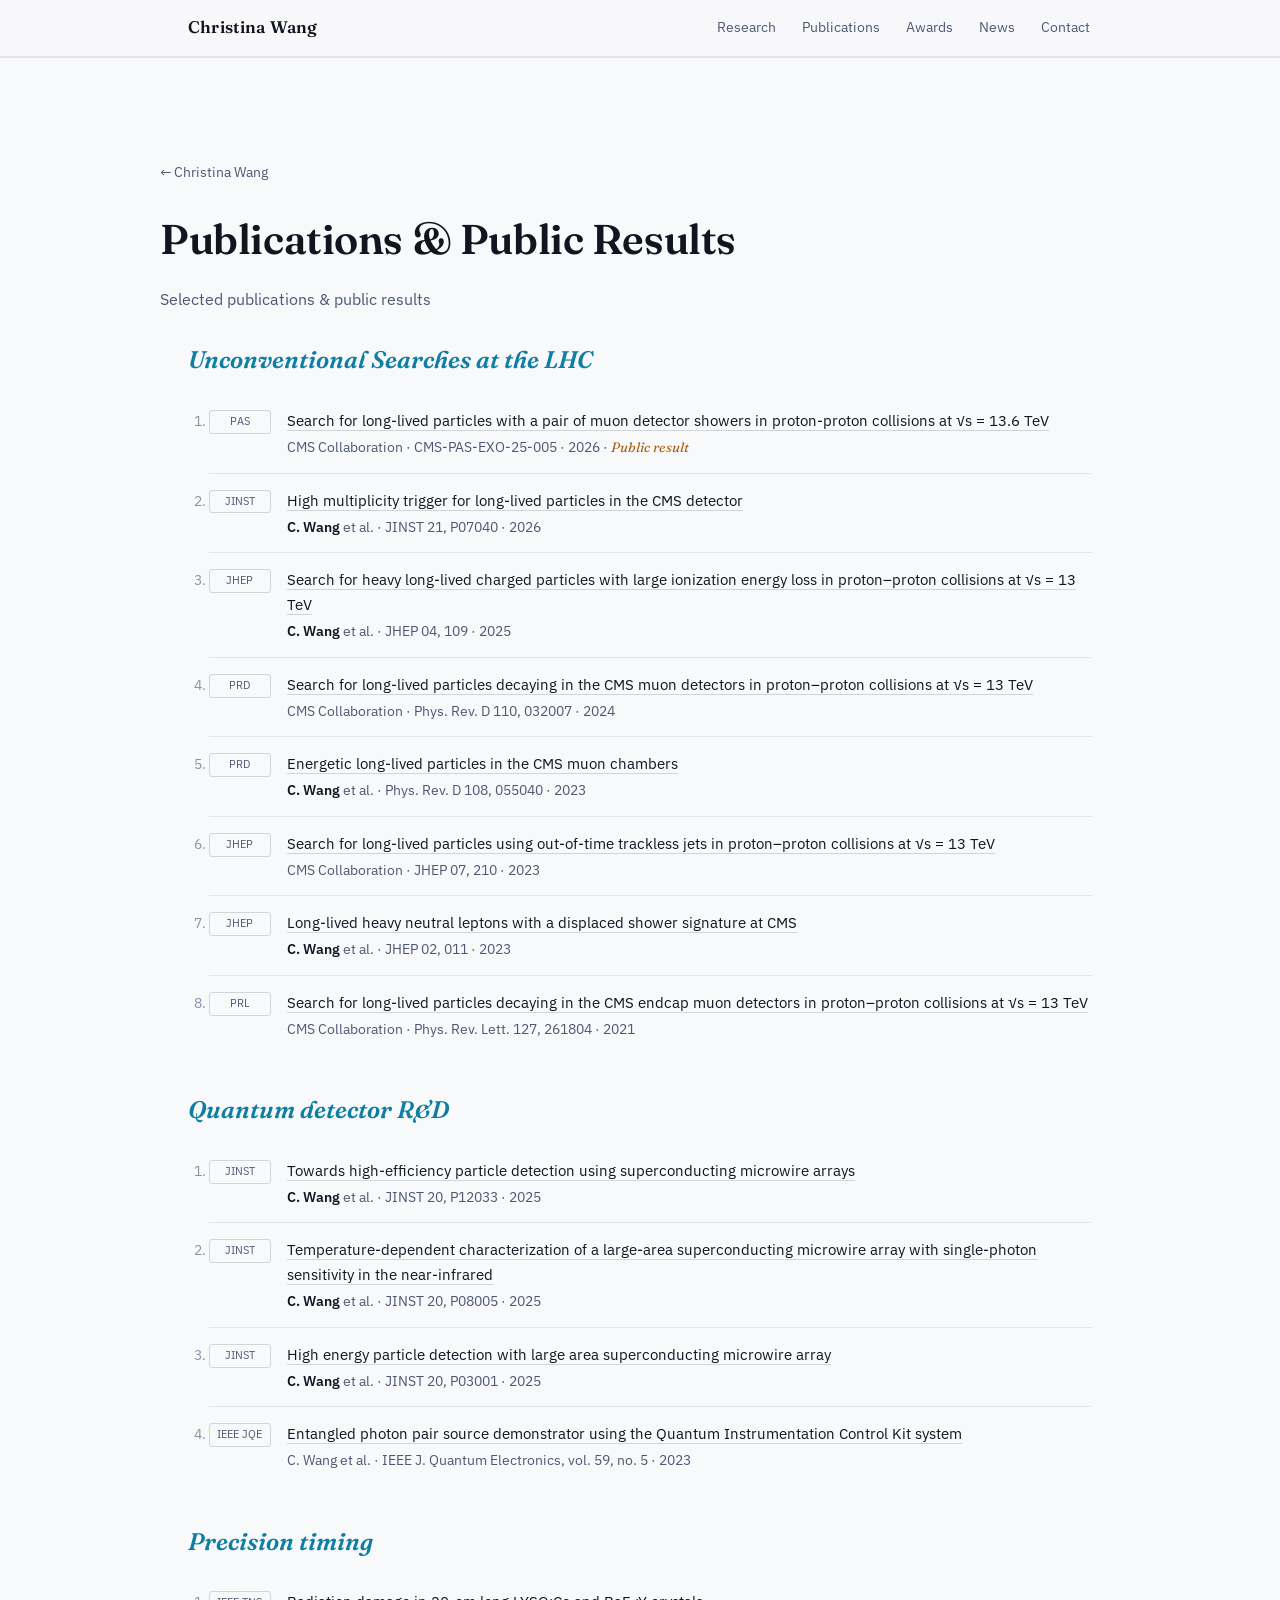
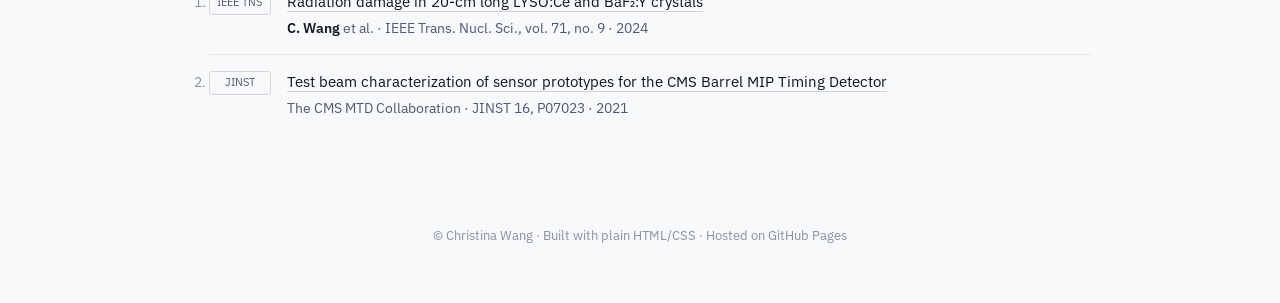
==== commit 1ed3c39e: "update" ====
--- a/publications.html
+++ b/publications.html
@@ -4,6 +4,7 @@
 <meta charset="UTF-8">
 <meta name="viewport" content="width=device-width, initial-scale=1.0">
 <title>Publications — Christina Wang</title>
+<link rel="icon" type="image/svg+xml" href="images/favicon.svg">
 <meta name="description" content="Publications by Christina Wang, organized by research area: unconventional searches at the LHC, superconducting nanowire detectors, and precision timing.">
 <link rel="preconnect" href="https://fonts.googleapis.com">
 <link rel="preconnect" href="https://fonts.gstatic.com" crossorigin>
@@ -55,8 +56,8 @@
       <li class="pub">
         <span class="pub-badge">JINST</span>
         <div class="pub-body">
-          <p class="pub-title"><a href="https://arxiv.org/pdf/2606.27165" target="_blank" rel="noopener">High multiplicity trigger for long-lived particles in the CMS detector</a></p>
-          <p class="pub-venue"><strong>C. Wang</strong> et al. · accepted · 2025</p>
+          <p class="pub-title"><a href="https://iopscience.iop.org/article/10.1088/1748-0221/21/07/P07040" target="_blank" rel="noopener">High multiplicity trigger for long-lived particles in the CMS detector</a></p>
+          <p class="pub-venue"><strong>C. Wang</strong> et al. · JINST 21, P07040 · 2026</p>
         </div>
       </li>
       <!--     <li class="pub">
--- a/style.css
+++ b/style.css
@@ -112,9 +112,18 @@
 
   .hero-grid{
     display: grid;
-    grid-template-columns: 1.1fr 0.9fr;
-    gap: 32px;
-    align-items: center;
+    grid-template-columns: 1fr 170px;
+    gap: 40px;
+    align-items: start;
+  }
+
+  .hero-photo{
+    width: 170px;
+    height: 170px;
+    object-fit: cover;
+    border-radius: 12px;
+    border: 1px solid var(--line-strong);
+    margin-top: 18px;
   }
 
   h1.name{
@@ -136,7 +145,7 @@
   .tagline{
     font-size: 1.02rem;
     color: var(--text);
-    max-width: 62ch;
+    max-width: 68ch;
     margin: 0 0 16px;
   }
   .tagline:last-of-type{ margin-bottom: 26px; }
@@ -169,23 +178,9 @@
   .btn-ghost{ color: var(--text-muted); }
   .btn-ghost:hover{ color: var(--text); border-color: var(--line-strong); background: var(--card); }
 
-  .hero-art{
-    aspect-ratio: 1 / 1;
-    display: flex;
-    align-items: center;
-    justify-content: center;
-  }
-  .hero-art img{
-    width: 100%;
-    height: 100%;
-    object-fit: cover;
-    border-radius: 12px;
-    border: 1px solid var(--line-strong);
-  }
-
   @media (max-width: 680px){
     .hero-grid{ grid-template-columns: 1fr; }
-    .hero-art{ order: -1; max-width: 220px; margin: 0 auto 8px; }
+    .hero-photo{ order: -1; width: 130px; height: 130px; margin: 0 0 8px; }
   }
 
   /* ---------- Sections ---------- */
@@ -232,9 +227,25 @@
   @media (max-width: 620px){ .card-grid{ grid-template-columns: 1fr; } }
 
   .card{
+    display: block;
     background: var(--card);
     border: 1px solid var(--line);
     border-radius: 6px;
+    overflow: hidden;
+    color: inherit;
+    text-decoration: none;
+    transition: border-color 0.15s ease;
+  }
+  .card:hover, .card:focus-visible{ border-color: var(--cherenkov); }
+
+  .card-img{
+    display: block;
+    width: 100%;
+    height: 165px;
+    object-fit: cover;
+  }
+
+  .card-body{
     padding: 22px 22px 24px;
   }
 
@@ -247,12 +258,11 @@
     letter-spacing: -0.005em;
     margin: 0 0 8px;
   }
-  .card h3 a{
-    color: inherit;
-    text-decoration: none;
+  .card-title{
     border-bottom: 1px solid transparent;
-  }
-  .card h3 a:hover, .card h3 a:focus-visible{ border-bottom-color: var(--cherenkov); }
+    transition: border-color 0.15s ease;
+  }
+  .card:hover .card-title, .card:focus-visible .card-title{ border-bottom-color: var(--cherenkov); }
 
   .card p{ font-size: 0.92rem; margin: 0; }
 
@@ -319,8 +329,25 @@
   .list-2col .entry:last-child{ border-bottom: none; }
 
   .entry-name{ color: var(--text); font-size: 0.93rem; }
-  a.entry-name{ text-decoration: none; }
+  a.entry-name{
+    position: relative;
+    text-decoration: none;
+    transition: color 0.15s ease;
+  }
+  a.entry-name::after{
+    content: "";
+    position: absolute;
+    left: 0;
+    right: 0;
+    bottom: -2px;
+    height: 1px;
+    background: var(--cherenkov);
+    transform: scaleX(0);
+    transform-origin: left;
+    transition: transform 0.25s ease;
+  }
   a.entry-name:hover, a.entry-name:focus-visible{ color: var(--cherenkov); }
+  a.entry-name:hover::after, a.entry-name:focus-visible::after{ transform: scaleX(1); }
   .entry-sub{ color: var(--text-faint); font-size: 0.82rem; margin-top: 2px; }
   .entry-year{
     color: var(--text-faint);
@@ -333,11 +360,13 @@
   .subhead{
     font-family: "Fraunces", serif;
     font-style: italic;
-    font-size: 0.95rem;
-    color: var(--text-muted);
-    margin: 30px 0 12px;
-  }
-  .subhead:first-child{ margin-top: 0; }
+    font-weight: 600;
+    font-size: 1.5rem;
+    color: var(--cherenkov);
+    margin: 36px 0 14px;
+    scroll-margin-top: 76px;
+  }
+  .subhead:first-child{ margin-top: 20px; }
 
   /* News */
 
@@ -351,9 +380,24 @@
   }
   .news-item:last-child{ border-bottom: none; }
   .news-text{ color: var(--text); font-size: 0.93rem; text-decoration: none; }
+  a.news-text{
+    position: relative;
+    transition: color 0.15s ease;
+  }
+  a.news-text::after{
+    content: "";
+    position: absolute;
+    left: 0;
+    right: 0;
+    bottom: -2px;
+    height: 1px;
+    background: var(--cherenkov);
+    transform: scaleX(0);
+    transform-origin: left;
+    transition: transform 0.25s ease;
+  }
   a.news-text:hover, a.news-text:focus-visible{ color: var(--cherenkov); }
-  .news-text a{ color: inherit; text-decoration: none; border-bottom: 1px solid var(--line-strong); }
-  .news-text a:hover, .news-text a:focus-visible{ color: var(--cherenkov); border-bottom-color: var(--cherenkov); }
+  a.news-text:hover::after, a.news-text:focus-visible::after{ transform: scaleX(1); }
   .news-sub{ color: var(--text-faint); font-size: 0.82rem; margin-top: 2px; }
   .news-year{ color: var(--text-faint); font-size: 0.85rem; white-space: nowrap; flex-shrink: 0; padding-left: 16px; }
 
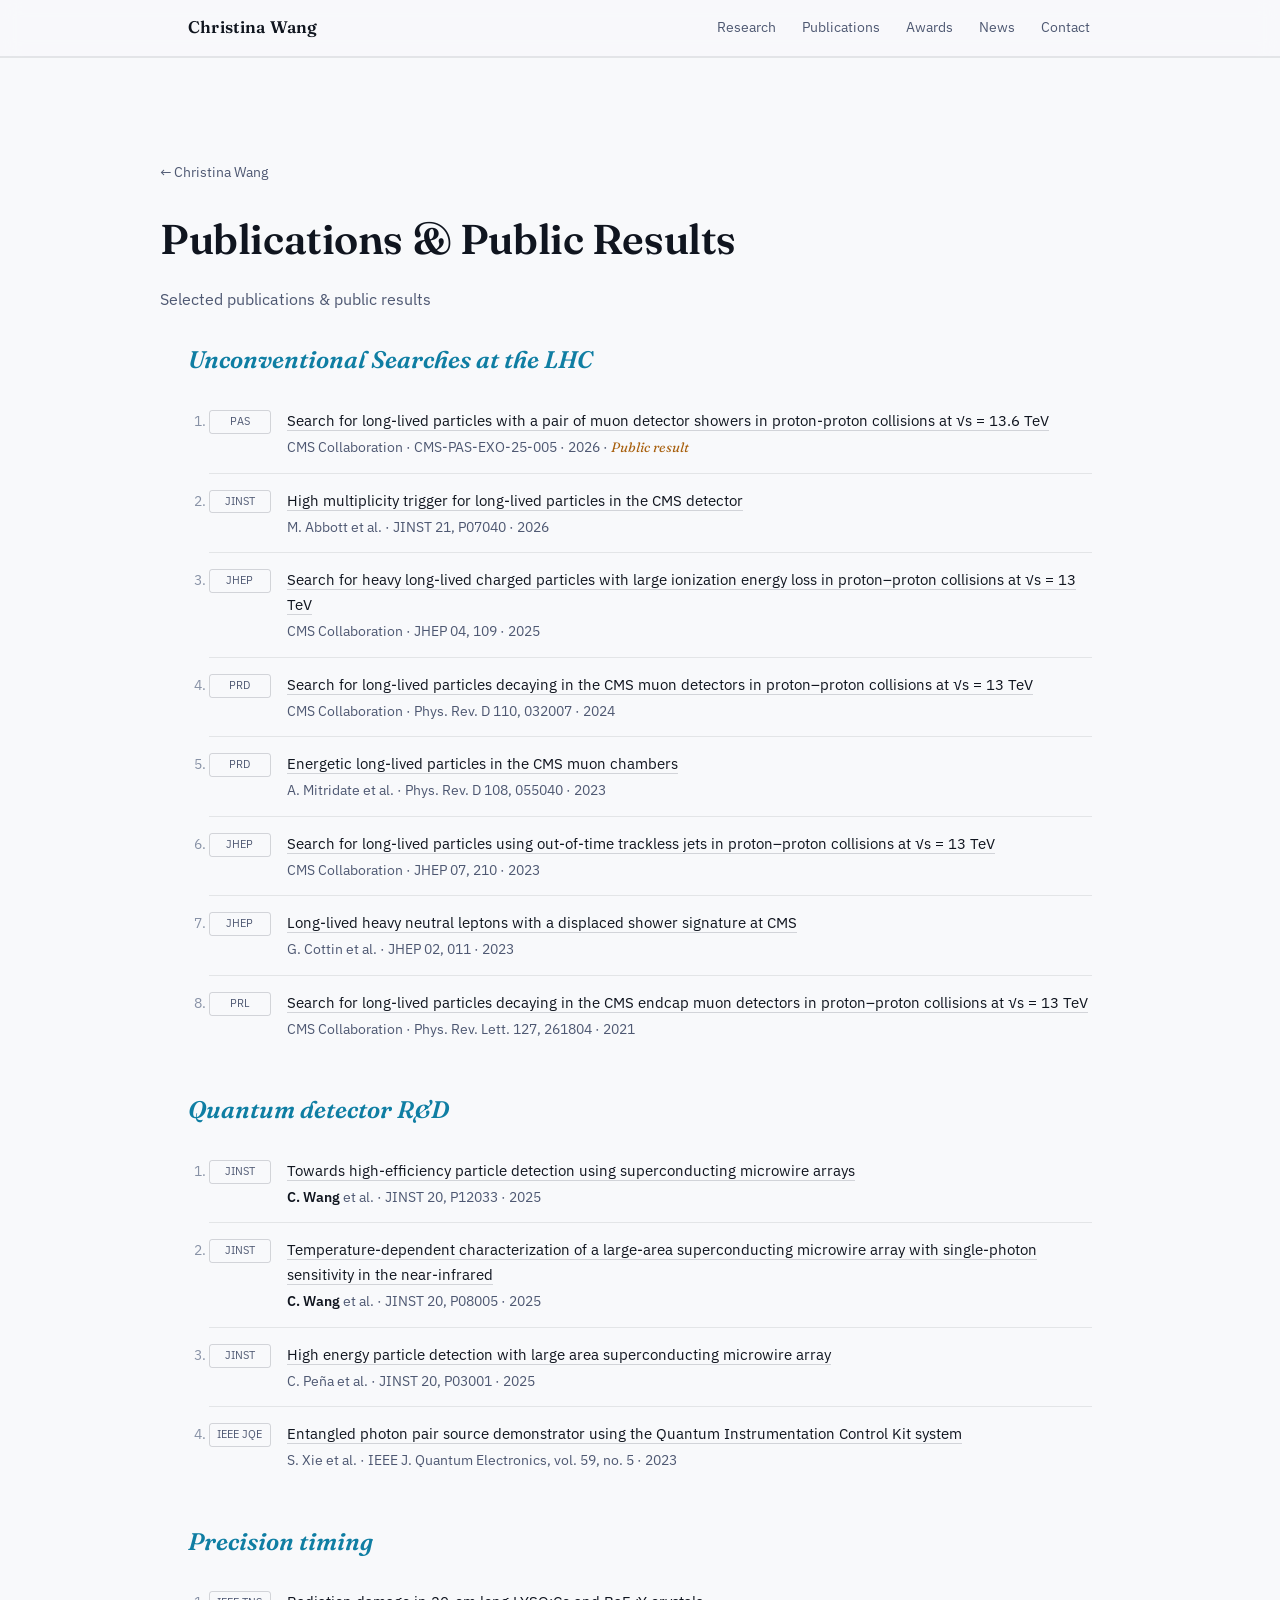
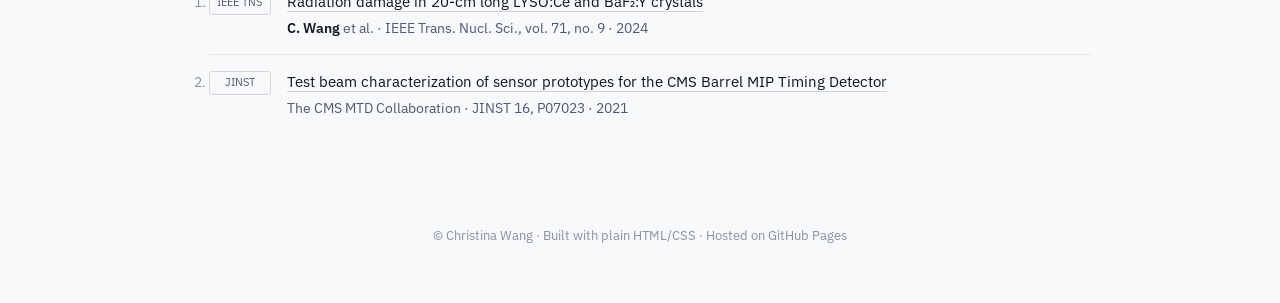
==== commit 64402a5f: "Correct publication author bylines to actual first authors Fetched each paper's real author list and" ====
--- a/publications.html
+++ b/publications.html
@@ -57,7 +57,7 @@
         <span class="pub-badge">JINST</span>
         <div class="pub-body">
           <p class="pub-title"><a href="https://iopscience.iop.org/article/10.1088/1748-0221/21/07/P07040" target="_blank" rel="noopener">High multiplicity trigger for long-lived particles in the CMS detector</a></p>
-          <p class="pub-venue"><strong>C. Wang</strong> et al. · JINST 21, P07040 · 2026</p>
+          <p class="pub-venue">M. Abbott et al. · JINST 21, P07040 · 2026</p>
         </div>
       </li>
       <!--     <li class="pub">
@@ -78,7 +78,7 @@
         <span class="pub-badge">JHEP</span>
         <div class="pub-body">
           <p class="pub-title"><a href="https://link.springer.com/article/10.1007/JHEP04(2025)109" target="_blank" rel="noopener">Search for heavy long-lived charged particles with large ionization energy loss in proton–proton collisions at √s = 13 TeV</a></p>
-          <p class="pub-venue"><strong>C. Wang</strong> et al. · JHEP 04, 109 · 2025</p>
+          <p class="pub-venue">CMS Collaboration · JHEP 04, 109 · 2025</p>
         </div>
       </li>
       <li class="pub">
@@ -106,7 +106,7 @@
         <span class="pub-badge">PRD</span>
         <div class="pub-body">
           <p class="pub-title"><a href="https://journals.aps.org/prd/abstract/10.1103/PhysRevD.108.055040" target="_blank" rel="noopener">Energetic long-lived particles in the CMS muon chambers</a></p>
-          <p class="pub-venue"><strong>C. Wang</strong> et al. · Phys. Rev. D 108, 055040 · 2023</p>
+          <p class="pub-venue">A. Mitridate et al. · Phys. Rev. D 108, 055040 · 2023</p>
         </div>
       </li>
       <li class="pub">
@@ -120,7 +120,7 @@
         <span class="pub-badge">JHEP</span>
         <div class="pub-body">
           <p class="pub-title"><a href="https://link.springer.com/article/10.1007/JHEP02(2023)011" target="_blank" rel="noopener">Long-lived heavy neutral leptons with a displaced shower signature at CMS</a></p>
-          <p class="pub-venue"><strong>C. Wang</strong> et al. · JHEP 02, 011 · 2023</p>
+          <p class="pub-venue">G. Cottin et al. · JHEP 02, 011 · 2023</p>
         </div>
       </li>
    <!--    <li class="pub">
@@ -166,14 +166,14 @@
         <span class="pub-badge">JINST</span>
         <div class="pub-body">
           <p class="pub-title"><a href="https://iopscience.iop.org/article/10.1088/1748-0221/20/03/P03001" target="_blank" rel="noopener">High energy particle detection with large area superconducting microwire array</a></p>
-          <p class="pub-venue"><strong>C. Wang</strong> et al. · JINST 20, P03001 · 2025</p>
+          <p class="pub-venue">C. Peña et al. · JINST 20, P03001 · 2025</p>
         </div>
       </li>
       <li class="pub">
         <span class="pub-badge">IEEE JQE</span>
         <div class="pub-body">
           <p class="pub-title"><a href="https://ieeexplore.ieee.org/document/10210409" target="_blank" rel="noopener">Entangled photon pair source demonstrator using the Quantum Instrumentation Control Kit system</a></p>
-          <p class="pub-venue">C. Wang et al. · IEEE J. Quantum Electronics, vol. 59, no. 5 · 2023</p>
+          <p class="pub-venue">S. Xie et al. · IEEE J. Quantum Electronics, vol. 59, no. 5 · 2023</p>
         </div>
       </li>
     </ol>
